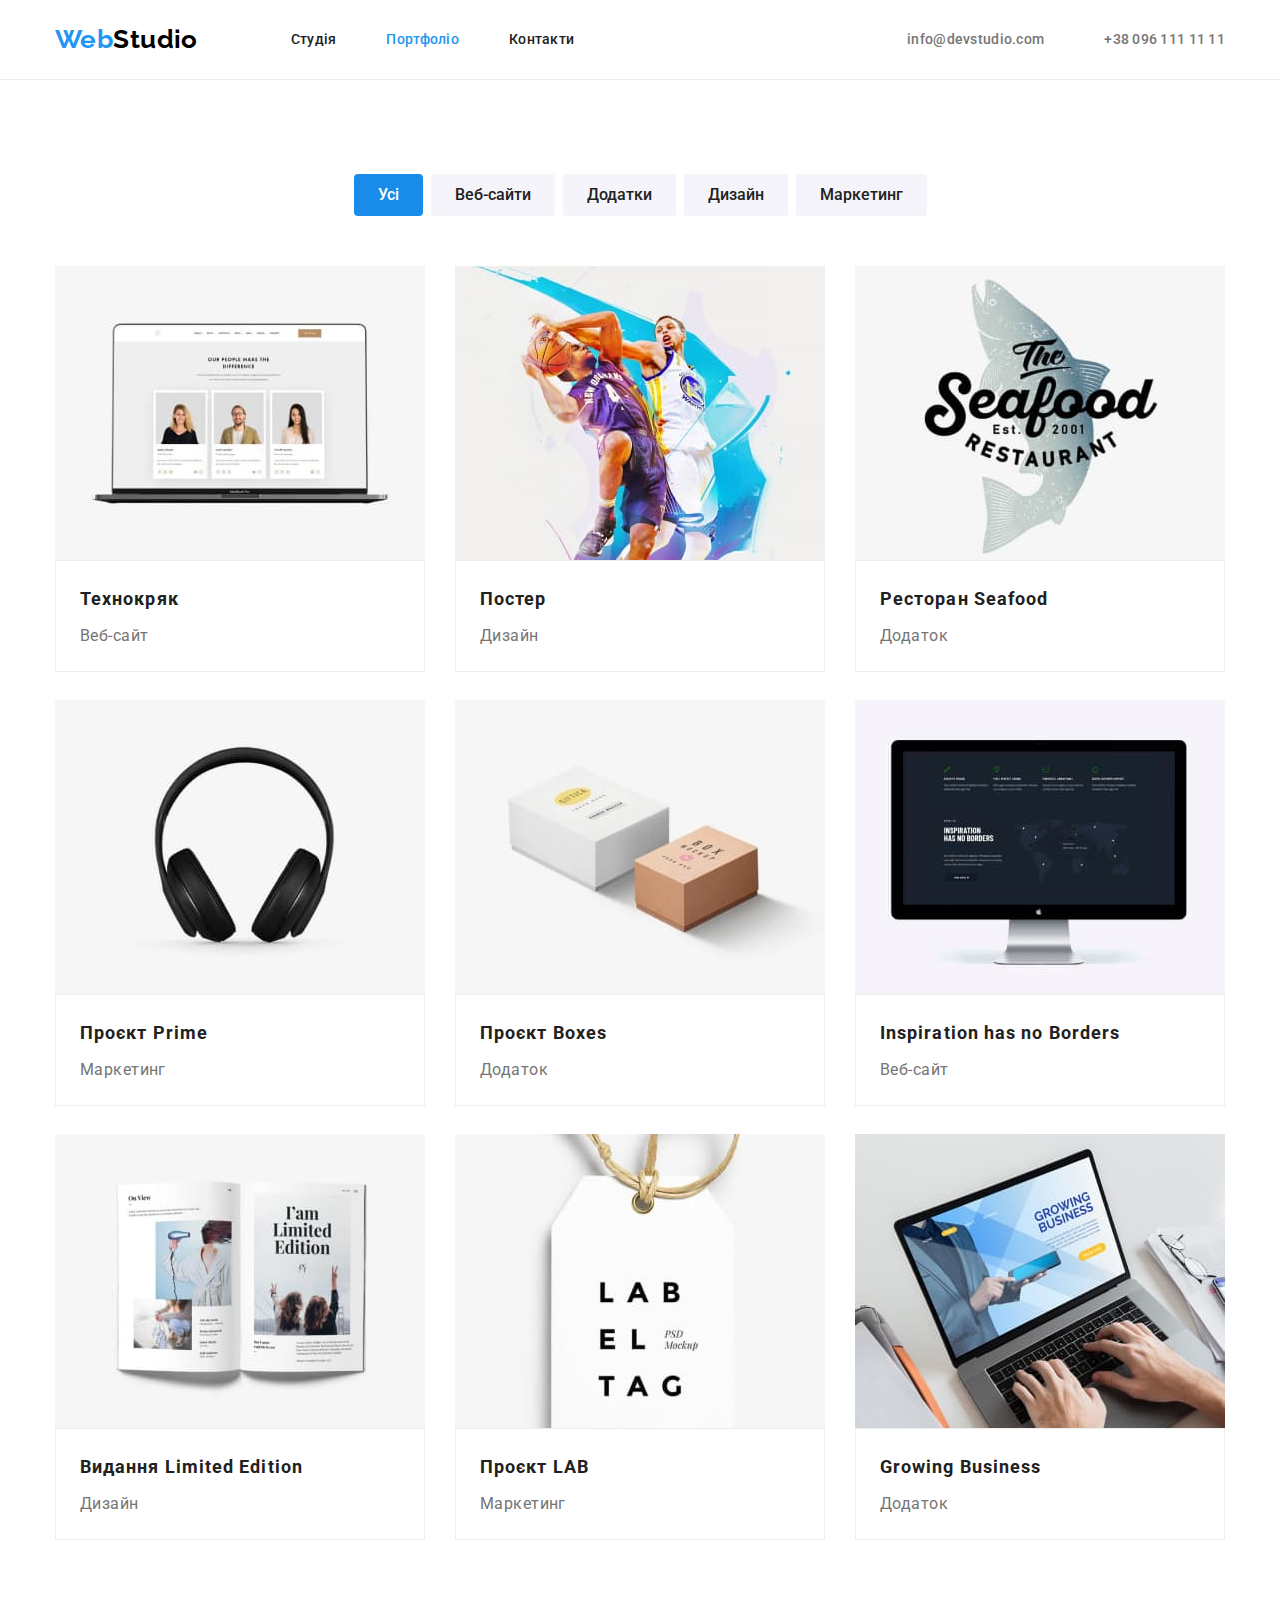
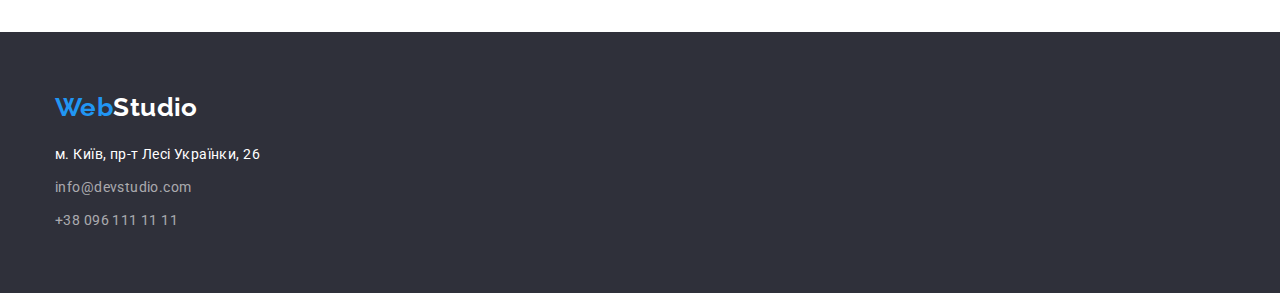
==== portfolio.html @ baf03dc7 "добавляет иконки в хедер и героя" ====
<!DOCTYPE html>
<html lang="uk">
  <head>
    <meta charset="UTF-8" />
    <meta http-equiv="X-UA-Compatible" content="IE=edge" />
    <meta name="viewport" content="width=device-width, initial-scale=1.0" />
    <title>Document</title>
    <link
      href="https://fonts.googleapis.com/css2?family=Raleway:wght@700&family=Roboto:wght@400;500;700;900&display=swap"
      rel="stylesheet"
    />
    <link
      rel="stylesheet"
      href="https://cdnjs.cloudflare.com/ajax/libs/modern-normalize/1.1.0/modern-normalize.min.css"
    />
    <link rel="stylesheet" href="./css/styles.css" />
  </head>

  <body>
    <header class="header">
      <div class="container">
        <nav class="main nav">
          <a class="logo" href="./index.html"
            ><span class="color-logo">Web</span
            ><span class="black-logo">Studio</span></a
          >

          <ul class="links">
            <li><a class="link" href="./index.html">Студія</a></li>
            <li>
              <a class="link current" href="./portfolio.html">Портфоліо</a>
            </li>
            <li><a class="link" href="#">Контакти</a></li>
          </ul>
        </nav>

        <ul class="contact">
          <li>
            <a href="mailto:info@devstudio.com" class="contacts"
              >info@devstudio.com</a
            >
          </li>

          <li>
            <a href="tel:+380961111111" class="contacts">+38 096 111 11 11</a>
          </li>
        </ul>
      </div>
    </header>
    <main>
      <section class="section">
        <div class="container">
          <h1 class="visually-hidden"></h1>
          <ul class="portfolio-list">
            <li>
              <button class="active button" type="button">Усі</button>
            </li>
            <li>
              <button class="portfolio-nav-button" type="button">
                Веб-сайти
              </button>
            </li>
            <li>
              <button class="portfolio-nav-button" type="button">
                Додатки
              </button>
            </li>
            <li>
              <button class="portfolio-nav-button" type="button">Дизайн</button>
            </li>
            <li>
              <button class="portfolio-nav-button" type="button">
                Маркетинг
              </button>
            </li>
          </ul>

          <ul class="list-presentation">
            <li class="post">
              <img
                src="./images/techno.jpg"
                alt="Презентація"
                width="370"
                height="294"
              />
              <div class="demonstration">
                <h2 class="demonstration-title">Технокряк</h2>
                <p class="demonstration-text">Веб-сайт</p>
              </div>
            </li>
            <li class="post">
              <img
                src="./images/basketball.jpg"
                alt="basketball"
                width="370"
                height="294"
              />
              <div class="demonstration">
                <h2 class="demonstration-title">Постер</h2>
                <p class="demonstration-text">Дизайн</p>
              </div>
            </li>
            <li class="post">
              <img
                src="./images/fish.jpg"
                alt="Рибний ресторан"
                width="370"
                height="294"
              />
              <div class="demonstration">
                <h2 class="demonstration-title">Ресторан Seafood</h2>
                <p class="demonstration-text">Додаток</p>
              </div>
            </li>
            <li class="post">
              <img
                src="./images/headphones.jpg"
                alt="Навушники"
                width="370"
                height="294"
              />
              <div class="demonstration">
                <h2 class="demonstration-title">Проєкт Prime</h2>
                <p class="demonstration-text">Маркетинг</p>
              </div>
            </li>
            <li class="post">
              <img
                src="./images/boxes.jpg"
                alt="Коробки"
                width="370"
                height="294"
              />
              <div class="demonstration">
                <h2 class="demonstration-title">Проєкт Boxes</h2>
                <p class="demonstration-text">Додаток</p>
              </div>
            </li>
            <li class="post">
              <img
                src="./images/monitor.jpg"
                alt="Монітор"
                width="370"
                height="294"
              />
              <div class="demonstration">
                <h2 class="demonstration-title">Inspiration has no Borders</h2>
                <p class="demonstration-text">Веб-сайт</p>
              </div>
            </li>
            <li class="post">
              <img
                src="./images/book.jpg"
                alt="Книга лімітоване видання"
                width="370"
                height="294"
              />
              <div class="demonstration">
                <h2 class="demonstration-title">Видання Limited Edition</h2>
                <p class="demonstration-text">Дизайн</p>
              </div>
            </li>
            <li class="post">
              <img
                src="./images/lab.jpg"
                alt="Проект лаб"
                width="370"
                height="294"
              />
              <div class="demonstration">
                <h2 class="demonstration-title">Проєкт LAB</h2>
                <p class="demonstration-text">Маркетинг</p>
              </div>
            </li>
            <li class="post">
              <img
                src="./images/notebook.jpg"
                alt="Навчання на ноутбуці"
                width="370"
                height="294"
              />
              <div class="demonstration">
                <h2 class="demonstration-title">Growing Business</h2>
                <p class="demonstration-text">Додаток</p>
              </div>
            </li>
          </ul>
        </div>
      </section>
    </main>

    <footer class="footer">
      <div class="container">
        <a class="footer-logo" href="./index.html"
          ><span class="color-logo">Web</span
          ><span class="white-logo">Studio</span></a
        >
        <address>
          <ul class="footer-list">
            <li class="footer-link">
              <a href="#" class="footer-adress">
                м. Київ, пр-т Лесі Українки, 26</a
              >
            </li>
            <li class="footer-link">
              <a href="mailto:info@devstudio.com" class="footer-contact"
                >info@devstudio.com</a
              >
            </li>
            <li class="footer-link">
              <a href="tel:+380961111111" class="footer-contact"
                >+38 096 111 11 11</a
              >
            </li>
          </ul>
        </address>
      </div>
    </footer>
  </body>
</html>
---- css/styles.css ----
:root {
  --color: #ffffff;
  --primary-text-color: #757575;
  --header-color: #212121;
  --accent-color: #2196f3;
  --accent-btn-color: #188ce8;
}

body {
  color: var(--color);
  font-family: "Roboto", sans-serif;
  letter-spacing: 0.03em;
  font-size: 14px;
  color: var(--header-color);
  background-color: var(--color);
}

ul {
  list-style: none;
}

a {
  text-decoration: none;
}

h1,
h2,
h3,
p ul {
  margin: 0;
}

img {
  display: block;
  max-width: 100%;
  height: auto;
}

/* Container */

.container {
  margin-left: auto;
  margin-right: auto;
  width: 1200px;
  padding-left: 15px;
  padding-right: 15px;
}

.section {
  padding-top: 94px;
  padding-bottom: 94px;
}

.header {
  padding: 24px 0;
  border-bottom: 1px solid #ececec;
}

.header .container {
  display: flex;
  align-items: center;
}

.main.nav {
  display: flex;
  margin-right: auto;
}

.links {
  display: flex;
  align-items: center;
  column-gap: 50px;
  padding: 0;
  margin: 0;
}

.contact {
  display: flex;
  column-gap: 50px;
  margin: 0;
  padding: 0;
}

.contact-list {
  display: flex;
  align-items: center;
}

.hero-container {
  width: 696px;
  text-align: center;
  padding-top: 0;
  padding-bottom: 0;
}

.section-team {
  background-color: #f5f4fa;
}

.footer-logo {
  display: block;
  margin-bottom: 20px;
}

.peculiarities-list {
  display: flex;
  margin: 0;
  padding: 0;
  column-gap: 30px;
}

.peculiarities-text {
  display: flex;
  padding: 0;
  margin: 0;
  column-gap: 30px;
}

.section-post {
  background: var(--color);
  box-shadow: 0px 4px 4px rgb(0 0 0 / 25%);
}

.section-work-image-first,
.section-work-image-second,
.section-work-image-trird {
  box-shadow: 0px 1px 3px rgba(0, 0, 0, 0.12), 0px 1px 1px rgba(0, 0, 0, 0.14),
    0px 2px 1px rgba(0, 0, 0, 0.2);
  border-radius: 0px 0px 4px 4px;
  max-width: 100%;
}

.section-comand-list {
  display: flex;
  padding: 0;
  margin: 0;
  column-gap: 30px;
}

.visually-hidden {
  position: absolute;
  white-space: nowrap;
  width: 1px;
  height: 1px;
  overflow: hidden;
  border: 0;
  padding: 0;
  clip: rect(0 0 0 0);
  clip-path: inset(50%);
  margin: -1px;
}

.container .logo {
  margin-right: 93px;
}

.color-logo {
  font-family: "Raleway";
  font-style: normal;
  font-weight: 700;
  font-size: 26px;
  line-height: 1.19;
  color: var(--accent-color);
}

.black-logo {
  font-family: "Raleway";
  font-style: normal;
  font-weight: 700;
  font-size: 26px;
  line-height: 1.19;
  color: #000000;
}

.link.current {
  font-weight: 500;
  line-height: 1.14;
  letter-spacing: 0.02em;
  color: var(--accent-color);
  text-decoration: none;
}

.link {
  font-weight: 500;
  line-height: 1.14;
  letter-spacing: 0.02em;
  color: var(--header-color);
}

.contacts {
  margin-left: 10px;
  color: var(--primary-text-color);
  font-weight: 500;
  line-height: 1.14;
  letter-spacing: 0.02em;
}

.hero-section {
  padding-top: 200px;
  padding-bottom: 200px;
  margin-left: auto;
  margin-right: auto;
  background: #2f303a;
  background-image: linear-gradient(
      rgba(47, 48, 58, 0.4),
      rgba(47, 48, 58, 0.4)
    ),
    url("../images/header-picture.jpg");
  max-width: 1600px;
}

.hero-title {
  padding-bottom: 30px;

  font-weight: 900;
  font-size: 44px;
  line-height: 1.36;
  text-align: center;
  letter-spacing: 0.06em;
  text-transform: uppercase;
  color: var(--color);
}

.section-hero-button:hover {
  box-shadow: 0px 4px 4px rgba(0, 0, 0, 0.15);
  border-radius: 4px;
}

.section-hero-button:focus {
  box-shadow: 0px 4px 4px rgba(0, 0, 0, 0.15);
  border-radius: 4px;
}

.section-hero-button {
  padding-top: 10px;
  padding-bottom: 10px;
  padding-left: 32px;
  padding-right: 32px;

  background: var(--accent-btn-color);
  cursor: pointer;
  box-shadow: 0px 4px 4px rgba(0, 0, 0, 0.15);
  border-radius: 4px;
  font-family: inherit;
  font-style: normal;
  font-weight: 700;
  font-size: 16px;
  line-height: 1.88;
  align-items: center;
  text-align: center;
  letter-spacing: 0.06em;
  color: var(--color);
  border: none;
}

.section-about {
  padding-top: 0;
}

.list-about {
  width: 270px;
}

.peculiarities-title {
  font-size: 14px;
  line-height: 1.14;
  text-transform: uppercase;
  margin-bottom: 10px;
}

.peculiarities-text {
  line-height: 1.71;
  color: var(--primary-text-color);
}

.section-title {
  margin-bottom: 50px;
  text-align: center;
  font-size: 36px;
  line-height: 1.16;
}

.work-list {
  padding: 0;
  margin: 0;
  display: flex;
  column-gap: 30px;
}

.section-comand-title {
  margin-bottom: 50px;
  font-size: 36px;
  line-height: 1.17;
  text-align: center;
}

.section-comand {
  filter: drop-shadow(0px 4px 4px rgba(0, 0, 0, 0.25));
}

.section-comand-image-first,
.section-comand-image-second,
.section-comand-image-trird,
.section-comand-image-fourth {
  max-width: 100%;
  height: auto;
  background: var(--color);
  border-radius: 0px 0px 4px 4px;
}

.section-comand-name {
  padding-top: 30px;
  margin-bottom: 10px;
  font-weight: 500;
  font-size: 16px;
  line-height: 1.19;
  text-align: center;
}

.section-comand-text {
  margin: 0;
  padding-bottom: 30px;
  font-size: 16px;
  line-height: 1.19;
  text-align: center;
  color: var(--primary-text-color);
}

.portfolio.nav {
  padding-top: 94px;
  padding-bottom: 94px;
}

.portfolio-nav {
  filter: drop-shadow(0px 4px 4px rgba(0, 0, 0, 0.25));
}

.portfolio-list {
  display: flex;
  padding: 0;
  margin: 0;
  column-gap: 8px;
  margin-bottom: 50px;
  justify-content: center;
}

.post {
  width: 370px;
  height: 404px;
}

.list-presentation {
  margin-top: 0;
  margin-bottom: 0;
  display: flex;
  gap: 30px;
  flex-wrap: wrap;
  padding: 0;
}

.portfolio-nav-button:hover {
  background: var(--accent-btn-color);
  color: #ffffff;
}

.portfolio-nav-button:focus {
  background: var(--accent-btn-color);
  color: #ffffff;
}

.portfolio-nav-button {
  padding: 6px 22px;

  color: #212121;
  background: #f5f4fa;
  font-family: inherit;
  font-style: normal;
  font-weight: 500;
  font-size: 16px;
  line-height: 1.63;
  text-align: center;
  border-color: transparent;
  cursor: pointer;
  border-radius: 4px;
}

.active.button {
  padding: 6px 22px;

  color: #ffffff;
  background: var(--accent-btn-color);
  font-family: inherit;
  font-style: normal;
  font-weight: 500;
  font-size: 16px;
  line-height: 1.63;
  text-align: center;
  border-color: transparent;
  cursor: pointer;
  border-radius: 4px;
}

.active.button:hover {
  color: var(--color);
}

.active.button:focus {
  color: var(--color);
}

.demonstration-image-techno {
  background: var(--color);
}

.demonstration-image-basketball {
  background: var(--color);
  border: 1px solid #eeeeee;
}

.demonstration-image-fish {
  background: var(--color);
  border: 1px solid #eeeeee;
}

.demonstration-image-headphones {
  background: var(--color);
  border: 1px solid #eeeeee;
}

.demonstration-image-boxes {
  background: var(--color);
  border: 1px solid #eeeeee;
}

.demonstration-image-monitor {
  background: var(--color);
  border: 1px solid #eeeeee;
}

.demonstration-image-book {
  background: var(--color);
  border: 1px solid #eeeeee;
}

.demonstration-image-lab {
  background: var(--color);
  border: 1px solid #eeeeee;
}

.demonstration-image-notebook {
  background: var(--color);
  border: 1px solid #eeeeee;
}

.demonstration {
  padding: 20px 24px;
  border: 1px solid #eeeeee;
}

.demonstration-title {
  padding: 0;
  margin: 0;
  margin-bottom: 4px;
  font-size: 18px;
  line-height: 2;
  letter-spacing: 0.06em;
}

.demonstration-text {
  padding: 0;
  margin: 0;
  font-size: 16px;
  line-height: 1.88;
  color: var(--primary-text-color);
}

.footer {
  padding-top: 60px;
  padding-bottom: 60px;

  background: #2f303a;
}

.white-logo {
  font-family: "Raleway";
  font-style: normal;
  font-weight: 700;
  font-size: 26px;
  line-height: 1.19;
  color: var(--color);
}

.footer-list {
  display: block;
  margin: 0;
  padding: 0;
  flex-direction: column;
}

.footer-list .footer-adress {
  margin: 0;
  padding: 0;
  font-style: normal;
  line-height: 1.71;
  color: var(--color);
  text-decoration: none;
}

.footer-contact {
  margin: 0;
  padding: 0;
  font-style: normal;
  line-height: 1.71;
  color: rgba(255, 255, 255, 0.6);
}

.footer-contact:hover {
  color: var(--accent-color);
}

..footer-contact:focus {
  color: var(--accent-color);
}

.footer-link {
  margin-bottom: 9px;
}

.footer-link:last-child {
  margin-bottom: 0;
}
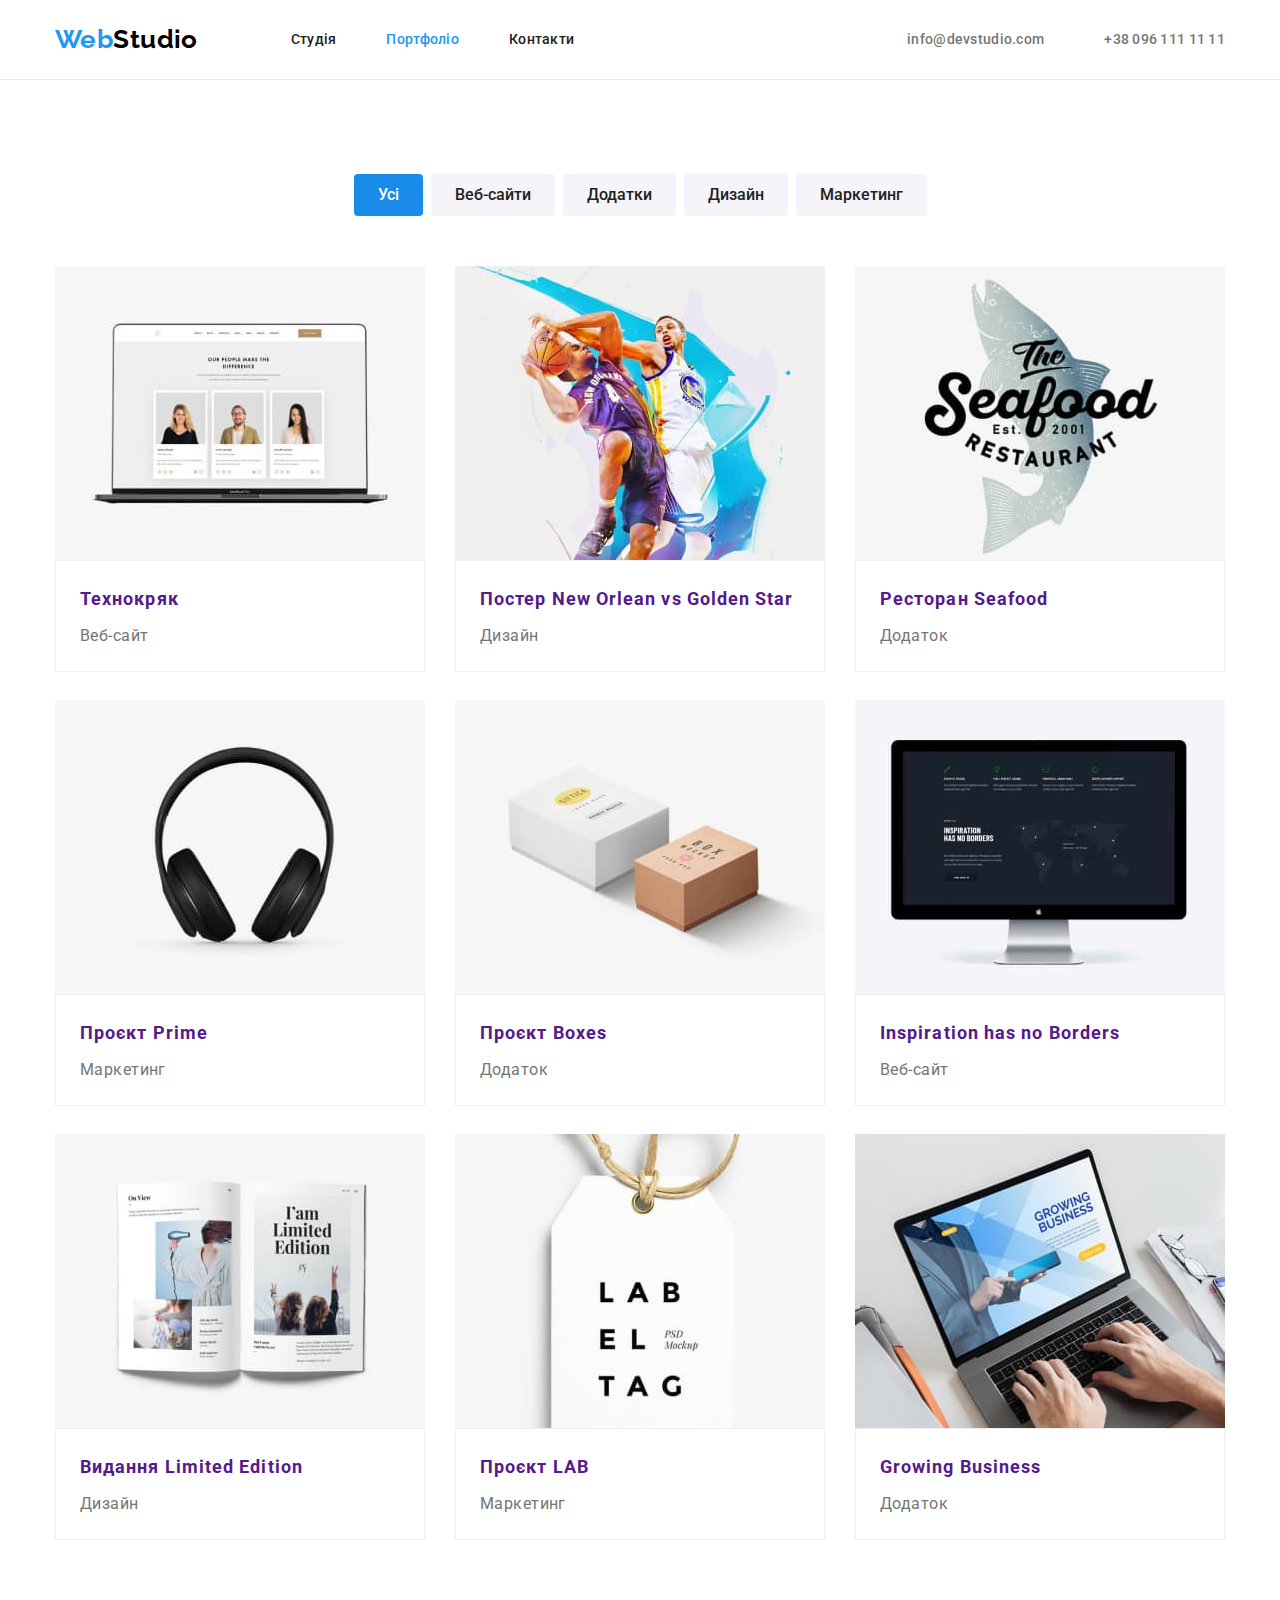
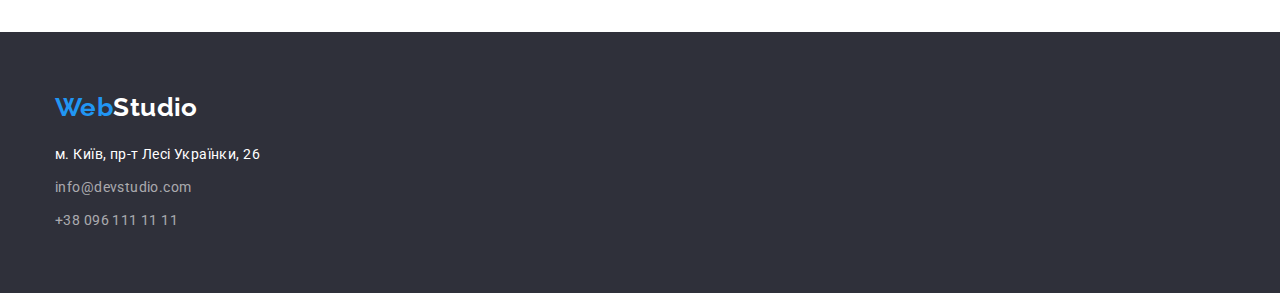
==== commit e31de562: "добавляет дополнительный класс нс страницу портфолио" ====
--- a/portfolio.html
+++ b/portfolio.html
@@ -77,112 +77,134 @@
 
           <ul class="list-presentation">
             <li class="post">
-              <img
-                src="./images/techno.jpg"
-                alt="Презентація"
-                width="370"
-                height="294"
-              />
-              <div class="demonstration">
-                <h2 class="demonstration-title">Технокряк</h2>
-                <p class="demonstration-text">Веб-сайт</p>
-              </div>
-            </li>
-            <li class="post">
-              <img
-                src="./images/basketball.jpg"
-                alt="basketball"
-                width="370"
-                height="294"
-              />
-              <div class="demonstration">
-                <h2 class="demonstration-title">Постер</h2>
-                <p class="demonstration-text">Дизайн</p>
-              </div>
-            </li>
-            <li class="post">
-              <img
-                src="./images/fish.jpg"
-                alt="Рибний ресторан"
-                width="370"
-                height="294"
-              />
-              <div class="demonstration">
-                <h2 class="demonstration-title">Ресторан Seafood</h2>
-                <p class="demonstration-text">Додаток</p>
-              </div>
-            </li>
-            <li class="post">
-              <img
-                src="./images/headphones.jpg"
-                alt="Навушники"
-                width="370"
-                height="294"
-              />
-              <div class="demonstration">
-                <h2 class="demonstration-title">Проєкт Prime</h2>
-                <p class="demonstration-text">Маркетинг</p>
-              </div>
-            </li>
-            <li class="post">
-              <img
-                src="./images/boxes.jpg"
-                alt="Коробки"
-                width="370"
-                height="294"
-              />
-              <div class="demonstration">
-                <h2 class="demonstration-title">Проєкт Boxes</h2>
-                <p class="demonstration-text">Додаток</p>
-              </div>
-            </li>
-            <li class="post">
-              <img
-                src="./images/monitor.jpg"
-                alt="Монітор"
-                width="370"
-                height="294"
-              />
-              <div class="demonstration">
-                <h2 class="demonstration-title">Inspiration has no Borders</h2>
-                <p class="demonstration-text">Веб-сайт</p>
-              </div>
-            </li>
-            <li class="post">
-              <img
-                src="./images/book.jpg"
-                alt="Книга лімітоване видання"
-                width="370"
-                height="294"
-              />
-              <div class="demonstration">
-                <h2 class="demonstration-title">Видання Limited Edition</h2>
-                <p class="demonstration-text">Дизайн</p>
-              </div>
-            </li>
-            <li class="post">
-              <img
-                src="./images/lab.jpg"
-                alt="Проект лаб"
-                width="370"
-                height="294"
-              />
-              <div class="demonstration">
-                <h2 class="demonstration-title">Проєкт LAB</h2>
-                <p class="demonstration-text">Маркетинг</p>
-              </div>
-            </li>
-            <li class="post">
-              <img
-                src="./images/notebook.jpg"
-                alt="Навчання на ноутбуці"
-                width="370"
-                height="294"
-              />
-              <div class="demonstration">
-                <h2 class="demonstration-title">Growing Business</h2>
-                <p class="demonstration-text">Додаток</p>
-              </div>
+              <a href="" class="post-link">
+                <img
+                  src="./images/techno.jpg"
+                  alt="Презентація"
+                  width="370"
+                  height="294"
+                />
+                <div class="demonstration">
+                  <h2 class="demonstration-title">Технокряк</h2>
+                  <p class="demonstration-text">Веб-сайт</p>
+                </div>
+              </a>
+            </li>
+            <li class="post">
+              <a href="" class="post-link">
+                <img
+                  src="./images/basketball.jpg"
+                  alt="basketball"
+                  width="370"
+                  height="294"
+                />
+                <div class="demonstration">
+                  <h2 class="demonstration-title">
+                    Постер New Orlean vs Golden Star
+                  </h2>
+                  <p class="demonstration-text">Дизайн</p>
+                </div>
+              </a>
+            </li>
+            <li class="post">
+              <a href="" class="post-link">
+                <img
+                  src="./images/fish.jpg"
+                  alt="Рибний ресторан"
+                  width="370"
+                  height="294"
+                />
+                <div class="demonstration">
+                  <h2 class="demonstration-title">Ресторан Seafood</h2>
+                  <p class="demonstration-text">Додаток</p>
+                </div>
+              </a>
+            </li>
+            <li class="post">
+              <a href="" class="post-link">
+                <img
+                  src="./images/headphones.jpg"
+                  alt="Навушники"
+                  width="370"
+                  height="294"
+                />
+                <div class="demonstration">
+                  <h2 class="demonstration-title">Проєкт Prime</h2>
+                  <p class="demonstration-text">Маркетинг</p>
+                </div>
+              </a>
+            </li>
+            <li class="post">
+              <a href="" class="post-link">
+                <img
+                  src="./images/boxes.jpg"
+                  alt="Коробки"
+                  width="370"
+                  height="294"
+                />
+                <div class="demonstration">
+                  <h2 class="demonstration-title">Проєкт Boxes</h2>
+                  <p class="demonstration-text">Додаток</p>
+                </div>
+              </a>
+            </li>
+            <li class="post">
+              <a href="" class="post-link">
+                <img
+                  src="./images/monitor.jpg"
+                  alt="Монітор"
+                  width="370"
+                  height="294"
+                />
+                <div class="demonstration">
+                  <h2 class="demonstration-title">
+                    Inspiration has no Borders
+                  </h2>
+                  <p class="demonstration-text">Веб-сайт</p>
+                </div>
+              </a>
+            </li>
+            <li class="post">
+              <a href="" class="post-link">
+                <img
+                  src="./images/book.jpg"
+                  alt="Книга лімітоване видання"
+                  width="370"
+                  height="294"
+                />
+                <div class="demonstration">
+                  <h2 class="demonstration-title">Видання Limited Edition</h2>
+                  <p class="demonstration-text">Дизайн</p>
+                </div>
+              </a>
+            </li>
+            <li class="post">
+              <a href="" class="post-link">
+                <img
+                  src="./images/lab.jpg"
+                  alt="Проект лаб"
+                  width="370"
+                  height="294"
+                />
+                <div class="demonstration">
+                  <h2 class="demonstration-title">Проєкт LAB</h2>
+                  <p class="demonstration-text">Маркетинг</p>
+                </div>
+              </a>
+            </li>
+            <li class="post">
+              <a href="" class="post-link">
+                <img
+                  src="./images/notebook.jpg"
+                  alt="Навчання на ноутбуці"
+                  width="370"
+                  height="294"
+                />
+                <div class="demonstration">
+                  <h2 class="demonstration-title">Growing Business</h2>
+                  <p class="demonstration-text">Додаток</p>
+                </div>
+              </a>
             </li>
           </ul>
         </div>
--- a/css/styles.css
+++ b/css/styles.css
@@ -4,6 +4,7 @@
   --header-color: #212121;
   --accent-color: #2196f3;
   --accent-btn-color: #188ce8;
+  --icon-color: #afb1b8;
 }
 
 body {
@@ -52,6 +53,7 @@
 }
 
 .header {
+  color: var(--primary-text-color);
   padding: 24px 0;
   border-bottom: 1px solid #ececec;
 }
@@ -193,6 +195,10 @@
   font-weight: 500;
   line-height: 1.14;
   letter-spacing: 0.02em;
+}
+
+.mailto-link {
+  fill: currentColor;
 }
 
 .hero-section {
@@ -253,6 +259,47 @@
   border: none;
 }
 
+.peculiarities {
+  justify-content: center;
+  background: #f5f4fa;
+  border-radius: 4px;
+  margin-bottom: 30px;
+}
+
+.peculiarities-antenna,
+.peculiarities-clock,
+.peculiarities-plane,
+.peculiarities-astronaut {
+  display: flex;
+}
+
+.social-links {
+  display: flex;
+  padding: 0;
+  column-gap: 10px;
+  padding-top: 16px;
+  padding-bottom: 30px;
+  padding-left: 32px;
+  padding-right: 32px;
+}
+
+.section-team .link-picture {
+  display: flex;
+  align-items: center;
+  width: 44px;
+  height: 44px;
+  justify-content: center;
+  fill: var(--icon-color);
+}
+
+.section-team .link-picture:hover,
+.section-team .link-picture:focus {
+  border-radius: 50%;
+  background-color: var(--accent-color);
+  fill: var(--color);
+  cursor: pointer;
+}
+
 .section-about {
   padding-top: 0;
 }
@@ -326,6 +373,52 @@
   color: var(--primary-text-color);
 }
 
+.company-items {
+  display: flex;
+  column-gap: 30px;
+  margin: 0;
+  padding: 0;
+}
+
+.company-picture {
+  display: flex;
+
+  width: 106px;
+  height: 60px;
+  fill: var(--icon-color);
+}
+
+.company-list {
+  display: flex;
+  align-items: center;
+  justify-content: center;
+  padding: 16px 32px;
+
+  border: 1px solid #afb1b8;
+  border-radius: 4px;
+
+  width: 170px;
+  height: 92px;
+}
+
+.company-list:hover,
+.company-list:focus {
+  border-color: var(--accent-color);
+}
+
+.company-picture:hover,
+.company-picture:focus {
+  fill: var(--accent-color);
+}
+
+.constant-clients {
+  margin-bottom: 50px;
+
+  font-size: 36px;
+  line-height: 1.17;
+  text-align: center;
+}
+
 .portfolio.nav {
   padding-top: 94px;
   padding-bottom: 94px;
@@ -344,9 +437,19 @@
   justify-content: center;
 }
 
-.post {
+.list-presentation .post {
   width: 370px;
   height: 404px;
+}
+
+.list-presentation .post-link:hover,
+.list-presentation .post-link:focus {
+  box-shadow: 0px 1px 1px rgba(0, 0, 0, 0.12), 0px 4px 4px rgba(0, 0, 0, 0.06),
+    1px 4px 6px rgba(0, 0, 0, 0.16);
+}
+
+.list-presentation .post-link {
+  cursor: pointer;
 }
 
 .list-presentation {
@@ -359,11 +462,15 @@
 }
 
 .portfolio-nav-button:hover {
+  box-shadow: 0px 3px 1px rgba(0, 0, 0, 0.1), 0px 1px 2px rgba(0, 0, 0, 0.08),
+    0px 2px 2px rgba(0, 0, 0, 0.12);
   background: var(--accent-btn-color);
   color: #ffffff;
 }
 
 .portfolio-nav-button:focus {
+  box-shadow: 0px 3px 1px rgba(0, 0, 0, 0.1), 0px 1px 2px rgba(0, 0, 0, 0.08),
+    0px 2px 2px rgba(0, 0, 0, 0.12);
   background: var(--accent-btn-color);
   color: #ffffff;
 }
@@ -401,10 +508,14 @@
 }
 
 .active.button:hover {
+  box-shadow: 0px 3px 1px rgba(0, 0, 0, 0.1), 0px 1px 2px rgba(0, 0, 0, 0.08),
+    0px 2px 2px rgba(0, 0, 0, 0.12);
   color: var(--color);
 }
 
 .active.button:focus {
+  box-shadow: 0px 3px 1px rgba(0, 0, 0, 0.1), 0px 1px 2px rgba(0, 0, 0, 0.08),
+    0px 2px 2px rgba(0, 0, 0, 0.12);
   color: var(--color);
 }
 
@@ -529,3 +640,51 @@
 .footer-link:last-child {
   margin-bottom: 0;
 }
+
+.footer-second-tittle {
+  margin-bottom: 20px;
+
+  line-height: 1.14px;
+  text-transform: uppercase;
+  color: var(--color);
+}
+
+.footer-container {
+  display: flex;
+  align-items: baseline;
+}
+
+.footer-second-list {
+  display: flex;
+  padding: 0;
+  margin: 0;
+  column-gap: 10px;
+}
+
+.second-footer-links {
+  display: flex;
+  border-radius: 50%;
+  background: rgba(255, 255, 255, 0.1);
+  width: 44px;
+  height: 44px;
+  justify-content: center;
+  align-items: center;
+}
+
+.link-icon-white {
+  fill: var(--color);
+}
+
+.footer-icon {
+  display: flex;
+}
+
+.second-footer {
+  margin-left: 70px;
+}
+
+.second-footer-links:hover,
+.second-footer-links:focus {
+  background-color: var(--accent-color);
+  cursor: pointer;
+}
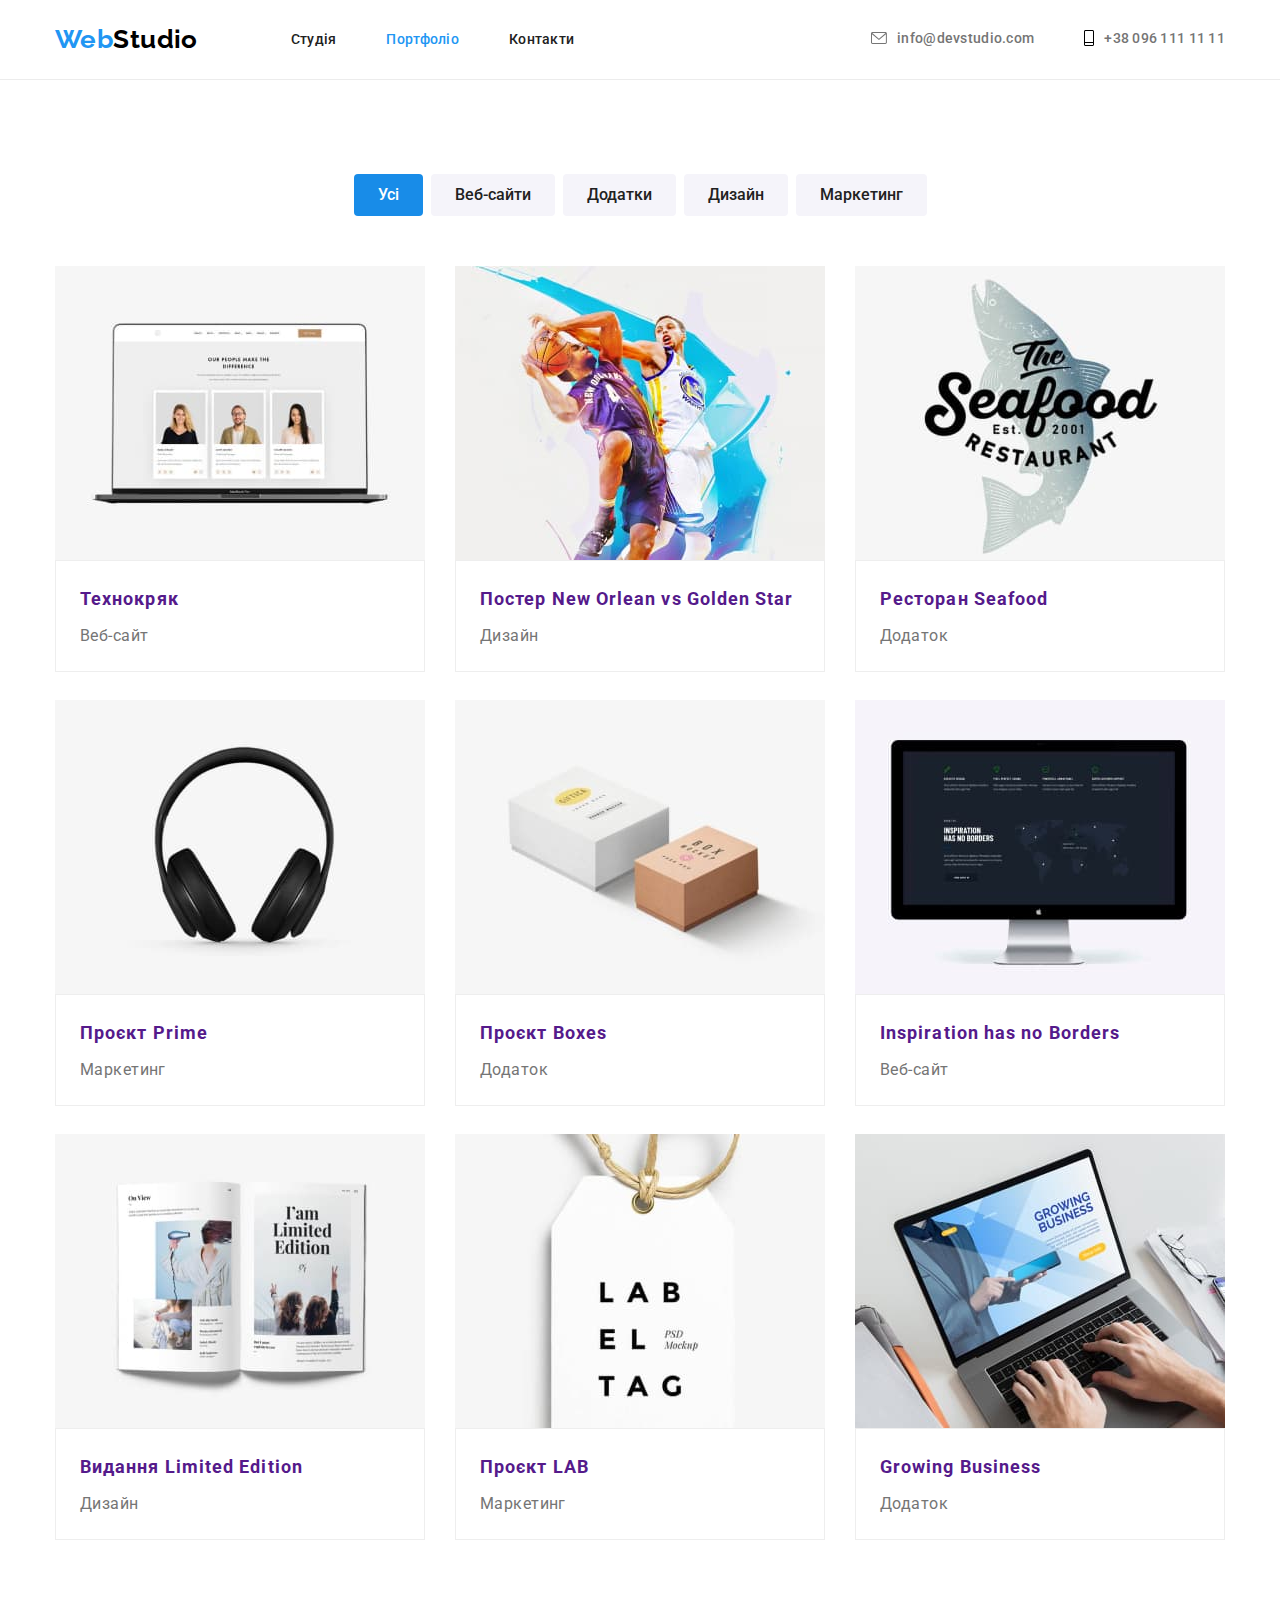
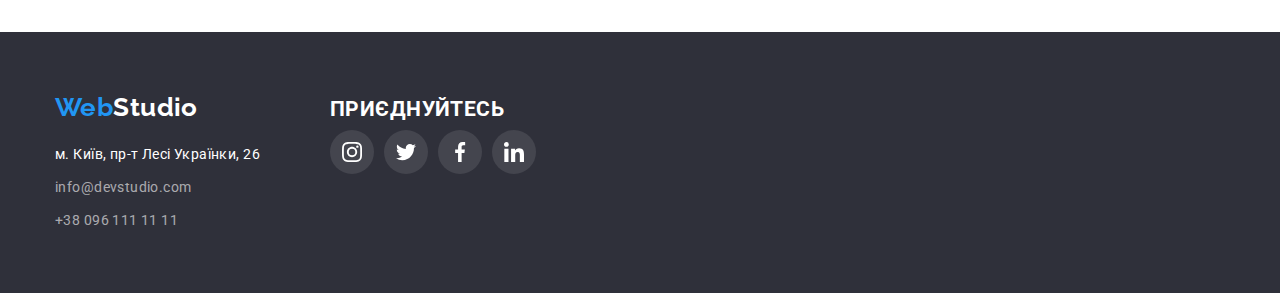
==== commit db402d04: "добавляет эффект тени на страницу портфолио" ====
--- a/portfolio.html
+++ b/portfolio.html
@@ -35,13 +35,23 @@
         </nav>
 
         <ul class="contact">
-          <li>
+          <li class="contact-list">
+            <div class="mailto">
+              <svg class="mailto-link" width="16px" height="12px">
+                <use href="./images/symbol-defs.svg#icon-message"></use>
+              </svg>
+            </div>
             <a href="mailto:info@devstudio.com" class="contacts"
               >info@devstudio.com</a
             >
           </li>
 
-          <li>
+          <li class="contact-list">
+            <div class="telephone">
+              <svg class="telephone-link" width="10px" height="16px">
+                <use href="./images/symbol-defs.svg#icon-telephone"></use>
+              </svg>
+            </div>
             <a href="tel:+380961111111" class="contacts">+38 096 111 11 11</a>
           </li>
         </ul>
@@ -213,6 +223,8 @@
 
     <footer class="footer">
       <div class="container">
+      <div class="footer-container">
+        <div class="footer-main">
         <a class="footer-logo" href="./index.html"
           ><span class="color-logo">Web</span
           ><span class="white-logo">Studio</span></a
@@ -237,6 +249,47 @@
           </ul>
         </address>
       </div>
+
+      <div class="second-footer">
+        <h2 class="footer-second-tittle">
+          приєднуйтесь
+        </h2>
+<ul class="footer-second-list">
+  <li class="second-footer-links">
+    <a href="#" class="footer-icon">
+<svg class="link-icon-white" width="20px" height="20px">
+                      <use href="./images/symbol-defs.svg#icon-instagram">
+                       </use>
+                    </svg>
+                    </a>
+  </li>
+  <li class="second-footer-links">
+    <a href="#" class="footer-icon">
+<svg class="link-icon-white" width="20px" height="20px">
+                      <use href="./images/symbol-defs.svg#icon-twitter">
+                       </use>
+                    </svg>
+                    </a>
+  </li>
+  <li class="second-footer-links">
+    <a href="#" class="footer-icon">
+    <svg class="link-icon-white" width="20px" height="20px">
+                      <use href="./images/symbol-defs.svg#icon-facebook">
+                       </use>
+                    </svg>
+                    </a>
+  </li>
+  <li class="second-footer-links">
+    <a href="#" class="footer-icon">
+    <svg class="link-icon-white" width="20px" height="20px">
+                      <use href="./images/symbol-defs.svg#icon-linkedin">
+                       </use>
+                    </svg>
+                    </a>
+  </li>
+</ul>
+      </div>
+      </div>
     </footer>
   </body>
 </html>
--- a/css/styles.css
+++ b/css/styles.css
@@ -442,13 +442,14 @@
   height: 404px;
 }
 
-.list-presentation .post-link:hover,
-.list-presentation .post-link:focus {
+.post-link:hover,
+.post-link:focus {
   box-shadow: 0px 1px 1px rgba(0, 0, 0, 0.12), 0px 4px 4px rgba(0, 0, 0, 0.06),
     1px 4px 6px rgba(0, 0, 0, 0.16);
 }
 
 .list-presentation .post-link {
+  display: block;
   cursor: pointer;
 }
 
@@ -466,6 +467,7 @@
     0px 2px 2px rgba(0, 0, 0, 0.12);
   background: var(--accent-btn-color);
   color: #ffffff;
+  border: 1px solid #eeeeee;
 }
 
 .portfolio-nav-button:focus {
@@ -473,6 +475,7 @@
     0px 2px 2px rgba(0, 0, 0, 0.12);
   background: var(--accent-btn-color);
   color: #ffffff;
+  border: 1px solid #eeeeee;
 }
 
 .portfolio-nav-button {
@@ -511,12 +514,14 @@
   box-shadow: 0px 3px 1px rgba(0, 0, 0, 0.1), 0px 1px 2px rgba(0, 0, 0, 0.08),
     0px 2px 2px rgba(0, 0, 0, 0.12);
   color: var(--color);
+  border: 1px solid #eeeeee;
 }
 
 .active.button:focus {
   box-shadow: 0px 3px 1px rgba(0, 0, 0, 0.1), 0px 1px 2px rgba(0, 0, 0, 0.08),
     0px 2px 2px rgba(0, 0, 0, 0.12);
   color: var(--color);
+  border: 1px solid #eeeeee;
 }
 
 .demonstration-image-techno {
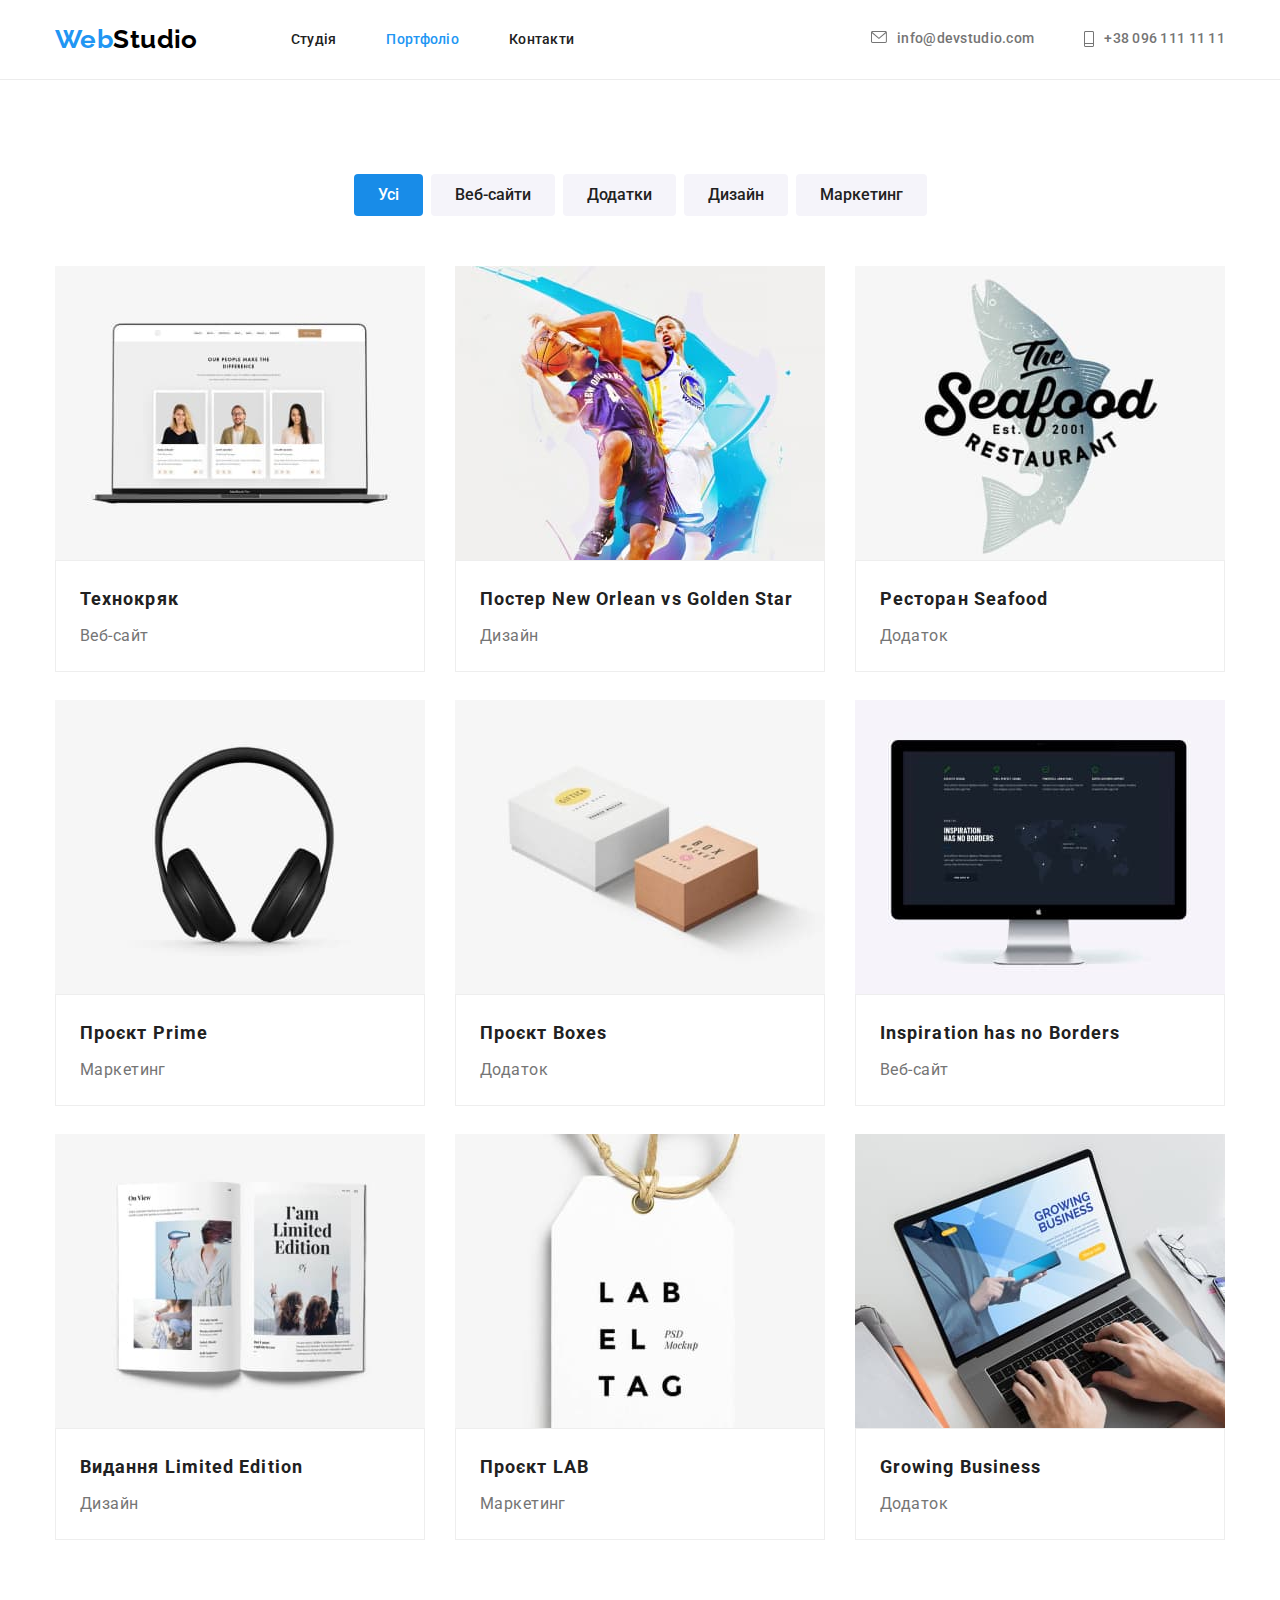
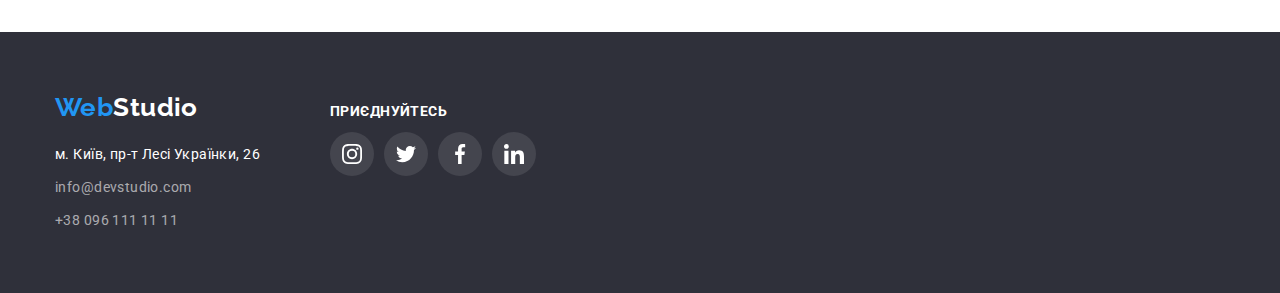
==== commit e9a2a045: "исправления на главной странице и странице портфолио" ====
--- a/portfolio.html
+++ b/portfolio.html
@@ -36,23 +36,23 @@
 
         <ul class="contact">
           <li class="contact-list">
-            <div class="mailto">
+            <a href="mailto:info@devstudio.com" class="contacts"
+              >
               <svg class="mailto-link" width="16px" height="12px">
-                <use href="./images/symbol-defs.svg#icon-message"></use>
+                <use href="./images/symbol-defs.svg#icon-message">
+                </use>
               </svg>
-            </div>
-            <a href="mailto:info@devstudio.com" class="contacts"
-              >info@devstudio.com</a
+            info@devstudio.com</a
             >
           </li>
 
           <li class="contact-list">
-            <div class="telephone">
-              <svg class="telephone-link" width="10px" height="16px">
-                <use href="./images/symbol-defs.svg#icon-telephone"></use>
+            <a href="tel:+380961111111" class="contacts">
+             <svg class="telephone-link" width="10px" height="16px">
+             <use href="./images/symbol-defs.svg#icon-telephone">
+             </use>
               </svg>
-            </div>
-            <a href="tel:+380961111111" class="contacts">+38 096 111 11 11</a>
+            +38 096 111 11 11</a>
           </li>
         </ul>
       </div>
--- a/css/styles.css
+++ b/css/styles.css
@@ -88,6 +88,12 @@
   align-items: center;
 }
 
+.contacts:hover,
+.contacts:focus {
+  cursor: pointer;
+  color: var(--accent-color);
+}
+
 .hero-container {
   width: 696px;
   text-align: center;
@@ -190,14 +196,17 @@
 }
 
 .contacts {
-  margin-left: 10px;
+  display: flex;
+  column-gap: 10px;
+
   color: var(--primary-text-color);
   font-weight: 500;
   line-height: 1.14;
   letter-spacing: 0.02em;
 }
 
-.mailto-link {
+.mailto-link,
+.telephone-link {
   fill: currentColor;
 }
 
@@ -213,6 +222,9 @@
     ),
     url("../images/header-picture.jpg");
   max-width: 1600px;
+  background-repeat: no-repeat;
+  background-size: cover;
+  background-position: center;
 }
 
 .hero-title {
@@ -264,6 +276,8 @@
   background: #f5f4fa;
   border-radius: 4px;
   margin-bottom: 30px;
+  height: 120px;
+  align-items: center;
 }
 
 .peculiarities-antenna,
@@ -277,10 +291,8 @@
   display: flex;
   padding: 0;
   column-gap: 10px;
-  padding-top: 16px;
   padding-bottom: 30px;
-  padding-left: 32px;
-  padding-right: 32px;
+  justify-content: center;
 }
 
 .section-team .link-picture {
@@ -290,14 +302,13 @@
   height: 44px;
   justify-content: center;
   fill: var(--icon-color);
+  border-radius: 50%;
 }
 
 .section-team .link-picture:hover,
 .section-team .link-picture:focus {
-  border-radius: 50%;
   background-color: var(--accent-color);
   fill: var(--color);
-  cursor: pointer;
 }
 
 .section-about {
@@ -366,7 +377,7 @@
 
 .section-comand-text {
   margin: 0;
-  padding-bottom: 30px;
+  margin-bottom: 16px;
   font-size: 16px;
   line-height: 1.19;
   text-align: center;
@@ -381,18 +392,15 @@
 }
 
 .company-picture {
-  display: flex;
-
   width: 106px;
   height: 60px;
   fill: var(--icon-color);
 }
 
-.company-list {
+.company-link {
   display: flex;
   align-items: center;
   justify-content: center;
-  padding: 16px 32px;
 
   border: 1px solid #afb1b8;
   border-radius: 4px;
@@ -401,13 +409,9 @@
   height: 92px;
 }
 
-.company-list:hover,
-.company-list:focus {
+.company-link:focus,
+.company-link:hover {
   border-color: var(--accent-color);
-}
-
-.company-picture:hover,
-.company-picture:focus {
   fill: var(--accent-color);
 }
 
@@ -462,20 +466,12 @@
   padding: 0;
 }
 
-.portfolio-nav-button:hover {
-  box-shadow: 0px 3px 1px rgba(0, 0, 0, 0.1), 0px 1px 2px rgba(0, 0, 0, 0.08),
-    0px 2px 2px rgba(0, 0, 0, 0.12);
-  background: var(--accent-btn-color);
-  color: #ffffff;
-  border: 1px solid #eeeeee;
-}
-
+.portfolio-nav-button:hover,
 .portfolio-nav-button:focus {
   box-shadow: 0px 3px 1px rgba(0, 0, 0, 0.1), 0px 1px 2px rgba(0, 0, 0, 0.08),
     0px 2px 2px rgba(0, 0, 0, 0.12);
   background: var(--accent-btn-color);
-  color: #ffffff;
-  border: 1px solid #eeeeee;
+  color: var(--color);
 }
 
 .portfolio-nav-button {
@@ -510,18 +506,11 @@
   border-radius: 4px;
 }
 
-.active.button:hover {
-  box-shadow: 0px 3px 1px rgba(0, 0, 0, 0.1), 0px 1px 2px rgba(0, 0, 0, 0.08),
-    0px 2px 2px rgba(0, 0, 0, 0.12);
-  color: var(--color);
-  border: 1px solid #eeeeee;
-}
-
+.active.button:hover,
 .active.button:focus {
   box-shadow: 0px 3px 1px rgba(0, 0, 0, 0.1), 0px 1px 2px rgba(0, 0, 0, 0.08),
     0px 2px 2px rgba(0, 0, 0, 0.12);
   color: var(--color);
-  border: 1px solid #eeeeee;
 }
 
 .demonstration-image-techno {
@@ -580,6 +569,7 @@
   font-size: 18px;
   line-height: 2;
   letter-spacing: 0.06em;
+  color: var(--header-color);
 }
 
 .demonstration-text {
@@ -652,6 +642,7 @@
   line-height: 1.14px;
   text-transform: uppercase;
   color: var(--color);
+  font-size: 14px;
 }
 
 .footer-container {
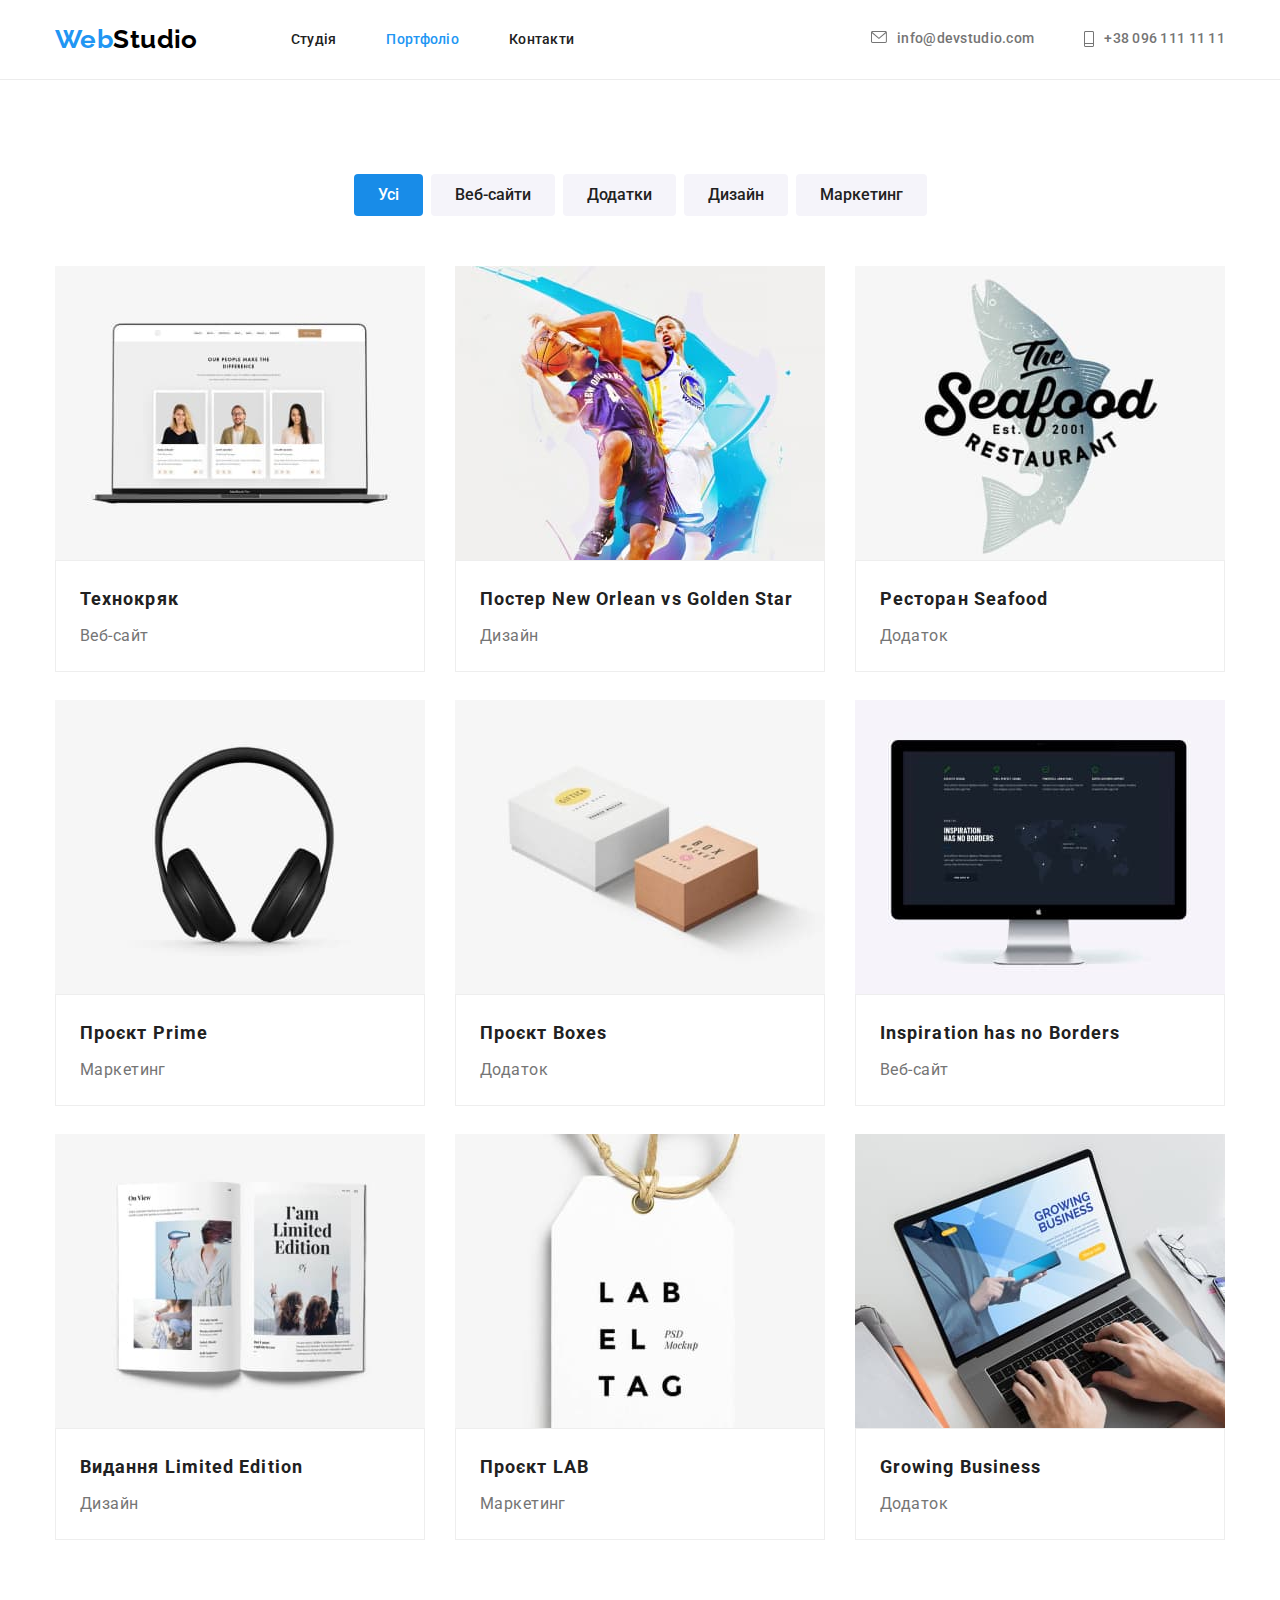
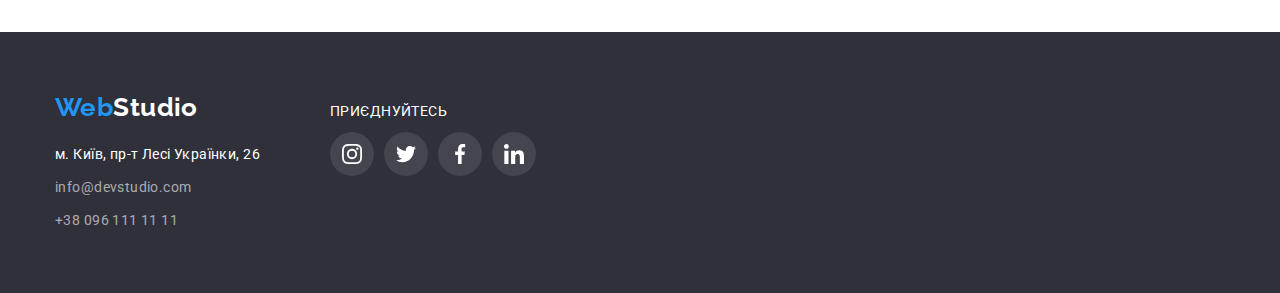
==== commit 78793f99: "корректировки на двух страницах" ====
--- a/portfolio.html
+++ b/portfolio.html
@@ -36,23 +36,21 @@
 
         <ul class="contact">
           <li class="contact-list">
-            <a href="mailto:info@devstudio.com" class="contacts"
-              >
-              <svg class="mailto-link" width="16px" height="12px">
-                <use href="./images/symbol-defs.svg#icon-message">
-                </use>
+            <a href="mailto:info@devstudio.com" class="contacts">
+              <svg class="mailto-link" width="16" height="12">
+                <use href="./images/symbol-defs.svg#icon-message"></use>
               </svg>
-            info@devstudio.com</a
+              info@devstudio.com</a
             >
           </li>
 
           <li class="contact-list">
             <a href="tel:+380961111111" class="contacts">
-             <svg class="telephone-link" width="10px" height="16px">
-             <use href="./images/symbol-defs.svg#icon-telephone">
-             </use>
+              <svg class="telephone-link" width="10" height="16">
+                <use href="./images/symbol-defs.svg#icon-telephone"></use>
               </svg>
-            +38 096 111 11 11</a>
+              +38 096 111 11 11</a
+            >
           </li>
         </ul>
       </div>
@@ -223,72 +221,67 @@
 
     <footer class="footer">
       <div class="container">
-      <div class="footer-container">
-        <div class="footer-main">
-        <a class="footer-logo" href="./index.html"
-          ><span class="color-logo">Web</span
-          ><span class="white-logo">Studio</span></a
-        >
-        <address>
-          <ul class="footer-list">
-            <li class="footer-link">
-              <a href="#" class="footer-adress">
-                м. Київ, пр-т Лесі Українки, 26</a
-              >
-            </li>
-            <li class="footer-link">
-              <a href="mailto:info@devstudio.com" class="footer-contact"
-                >info@devstudio.com</a
-              >
-            </li>
-            <li class="footer-link">
-              <a href="tel:+380961111111" class="footer-contact"
-                >+38 096 111 11 11</a
-              >
-            </li>
-          </ul>
-        </address>
-      </div>
-
-      <div class="second-footer">
-        <h2 class="footer-second-tittle">
-          приєднуйтесь
-        </h2>
-<ul class="footer-second-list">
-  <li class="second-footer-links">
-    <a href="#" class="footer-icon">
-<svg class="link-icon-white" width="20px" height="20px">
-                      <use href="./images/symbol-defs.svg#icon-instagram">
-                       </use>
-                    </svg>
-                    </a>
-  </li>
-  <li class="second-footer-links">
-    <a href="#" class="footer-icon">
-<svg class="link-icon-white" width="20px" height="20px">
-                      <use href="./images/symbol-defs.svg#icon-twitter">
-                       </use>
-                    </svg>
-                    </a>
-  </li>
-  <li class="second-footer-links">
-    <a href="#" class="footer-icon">
-    <svg class="link-icon-white" width="20px" height="20px">
-                      <use href="./images/symbol-defs.svg#icon-facebook">
-                       </use>
-                    </svg>
-                    </a>
-  </li>
-  <li class="second-footer-links">
-    <a href="#" class="footer-icon">
-    <svg class="link-icon-white" width="20px" height="20px">
-                      <use href="./images/symbol-defs.svg#icon-linkedin">
-                       </use>
-                    </svg>
-                    </a>
-  </li>
-</ul>
-      </div>
+        <div class="footer-container">
+          <div class="footer-main">
+            <a class="footer-logo" href="./index.html"
+              ><span class="color-logo">Web</span
+              ><span class="white-logo">Studio</span></a
+            >
+            <address>
+              <ul class="footer-list">
+                <li class="footer-link">
+                  <a href="#" class="footer-adress">
+                    м. Київ, пр-т Лесі Українки, 26</a
+                  >
+                </li>
+                <li class="footer-link">
+                  <a href="mailto:info@devstudio.com" class="footer-contact"
+                    >info@devstudio.com</a
+                  >
+                </li>
+                <li class="footer-link">
+                  <a href="tel:+380961111111" class="footer-contact"
+                    >+38 096 111 11 11</a
+                  >
+                </li>
+              </ul>
+            </address>
+          </div>
+
+          <div class="second-footer">
+            <p class="footer-second-tittle">приєднуйтесь</p>
+            <ul class="footer-second-list">
+              <li class="second-footer-links">
+                <a href="#" class="footer-icon">
+                  <svg class="link-icon-white" width="20" height="20">
+                    <use href="./images/symbol-defs.svg#icon-instagram"></use>
+                  </svg>
+                </a>
+              </li>
+              <li class="second-footer-links">
+                <a href="#" class="footer-icon">
+                  <svg class="link-icon-white" width="20" height="20">
+                    <use href="./images/symbol-defs.svg#icon-twitter"></use>
+                  </svg>
+                </a>
+              </li>
+              <li class="second-footer-links">
+                <a href="#" class="footer-icon">
+                  <svg class="link-icon-white" width="20" height="20">
+                    <use href="./images/symbol-defs.svg#icon-facebook"></use>
+                  </svg>
+                </a>
+              </li>
+              <li class="second-footer-links">
+                <a href="#" class="footer-icon">
+                  <svg class="link-icon-white" width="20" height="20">
+                    <use href="./images/symbol-defs.svg#icon-linkedin"></use>
+                  </svg>
+                </a>
+              </li>
+            </ul>
+          </div>
+        </div>
       </div>
     </footer>
   </body>
--- a/css/styles.css
+++ b/css/styles.css
@@ -394,6 +394,9 @@
 .company-picture {
   width: 106px;
   height: 60px;
+}
+
+.company-link {
   fill: var(--icon-color);
 }
 
@@ -620,11 +623,8 @@
   color: rgba(255, 255, 255, 0.6);
 }
 
-.footer-contact:hover {
-  color: var(--accent-color);
-}
-
-..footer-contact:focus {
+.footer-contact:hover,
+.footer-contact:focus {
   color: var(--accent-color);
 }
 
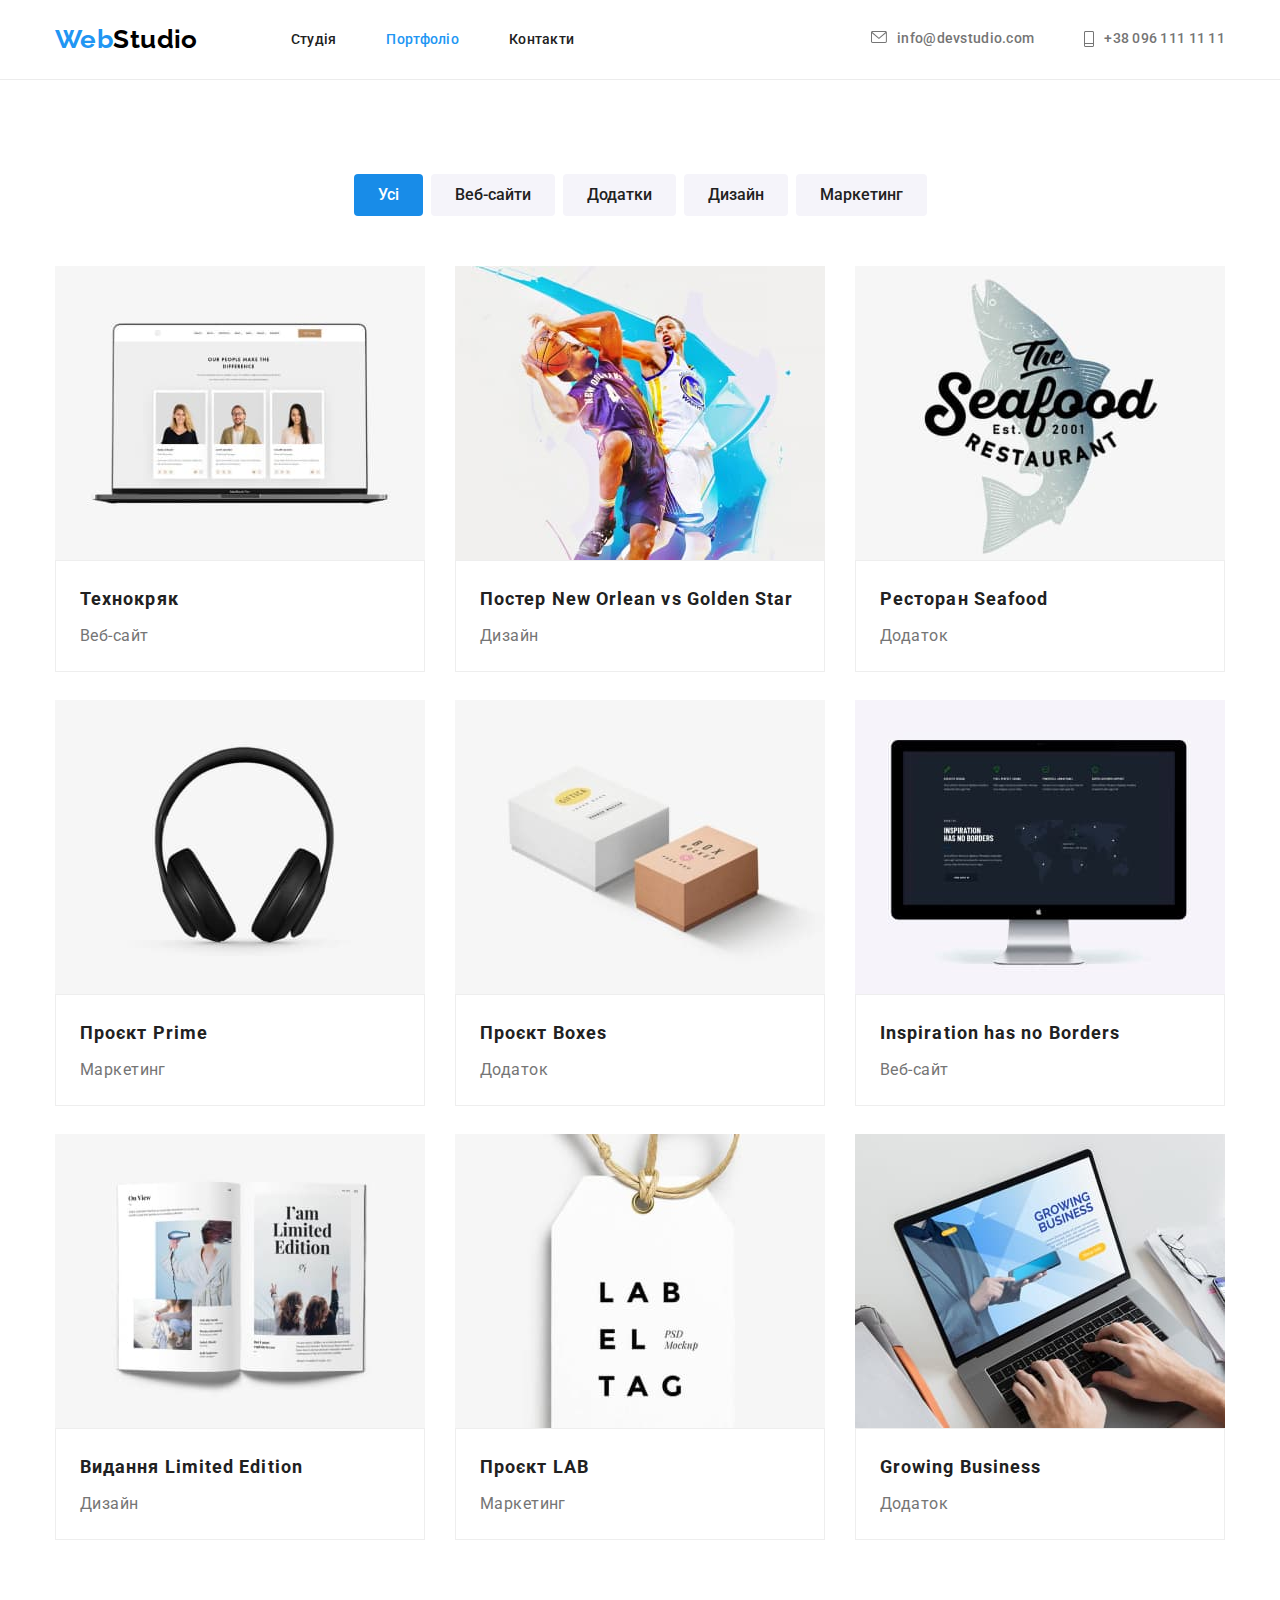
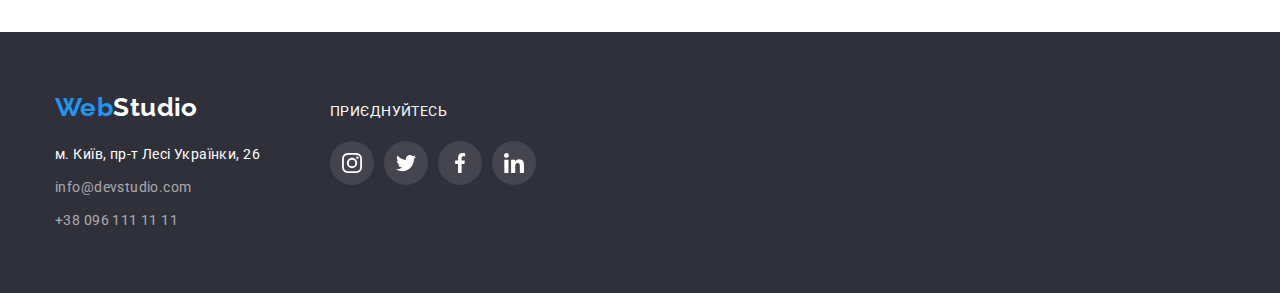
==== commit 6aee0bc1: "корректировки на главной странице" ====
--- a/portfolio.html
+++ b/portfolio.html
@@ -249,31 +249,31 @@
           </div>
 
           <div class="second-footer">
-            <p class="footer-second-tittle">приєднуйтесь</p>
+            <p class="footer-second-text">приєднуйтесь</p>
             <ul class="footer-second-list">
               <li class="second-footer-links">
-                <a href="#" class="footer-icon">
+                <a href="#" class="social-link">
                   <svg class="link-icon-white" width="20" height="20">
                     <use href="./images/symbol-defs.svg#icon-instagram"></use>
                   </svg>
                 </a>
               </li>
               <li class="second-footer-links">
-                <a href="#" class="footer-icon">
+                <a href="#" class="social-link">
                   <svg class="link-icon-white" width="20" height="20">
                     <use href="./images/symbol-defs.svg#icon-twitter"></use>
                   </svg>
                 </a>
               </li>
               <li class="second-footer-links">
-                <a href="#" class="footer-icon">
+                <a href="#" class="social-link">
                   <svg class="link-icon-white" width="20" height="20">
                     <use href="./images/symbol-defs.svg#icon-facebook"></use>
                   </svg>
                 </a>
               </li>
               <li class="second-footer-links">
-                <a href="#" class="footer-icon">
+                <a href="#" class="social-link">
                   <svg class="link-icon-white" width="20" height="20">
                     <use href="./images/symbol-defs.svg#icon-linkedin"></use>
                   </svg>
--- a/css/styles.css
+++ b/css/styles.css
@@ -636,13 +636,13 @@
   margin-bottom: 0;
 }
 
-.footer-second-tittle {
+.footer-second-text {
+  margin: 0;
   margin-bottom: 20px;
 
-  line-height: 1.14px;
   text-transform: uppercase;
   color: var(--color);
-  font-size: 14px;
+  line-height: 1.33;
 }
 
 .footer-container {
@@ -657,7 +657,7 @@
   column-gap: 10px;
 }
 
-.second-footer-links {
+.social-link {
   display: flex;
   border-radius: 50%;
   background: rgba(255, 255, 255, 0.1);
@@ -679,8 +679,7 @@
   margin-left: 70px;
 }
 
-.second-footer-links:hover,
-.second-footer-links:focus {
+.social-link:hover,
+.social-link:focus {
   background-color: var(--accent-color);
-  cursor: pointer;
-}
+}
